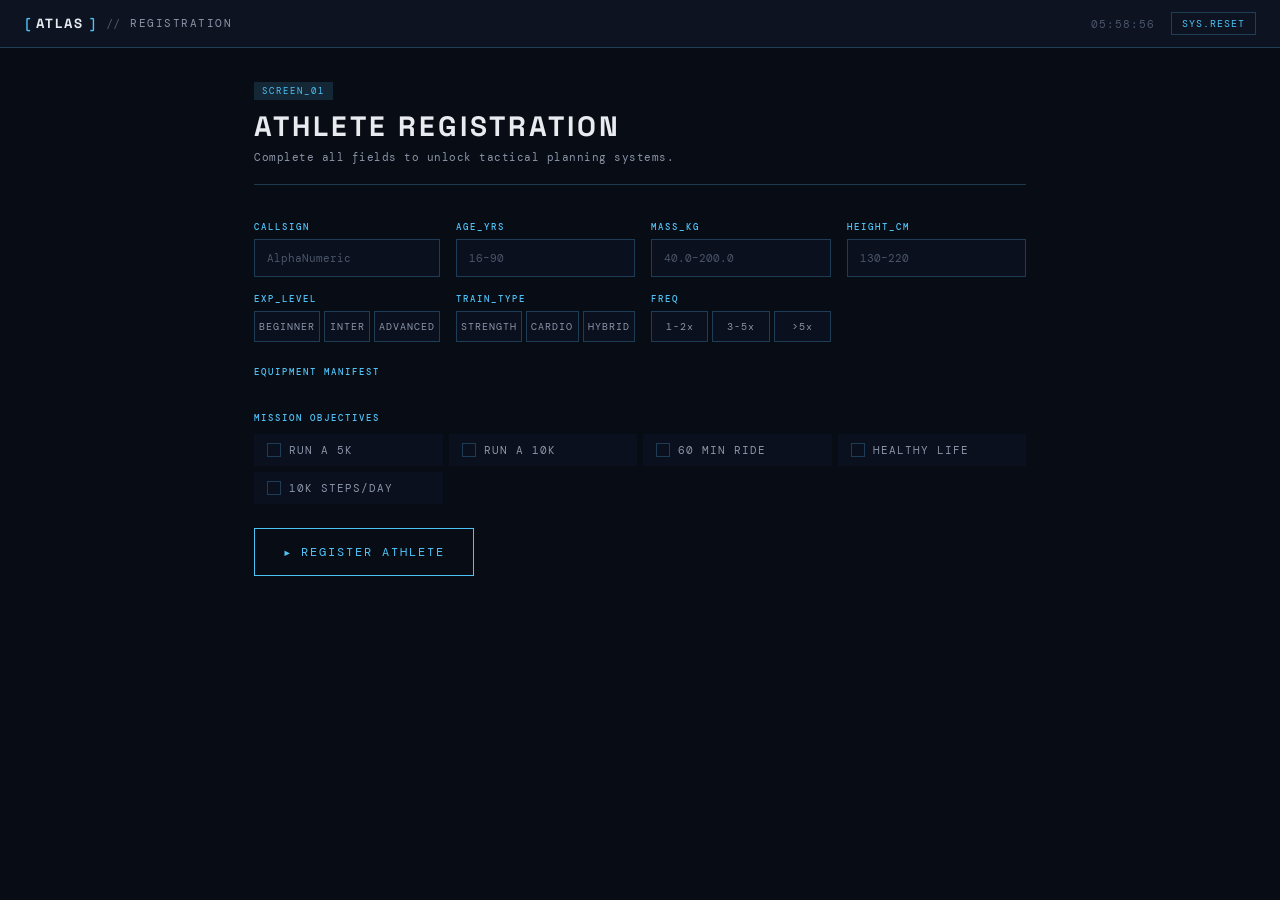
==== static/index.html @ bca67753 "Prepare Kaggle capstone repository" ====
<!DOCTYPE html>
<html lang="en">
<head>
    <meta charset="UTF-8">
    <meta name="viewport" content="width=device-width, initial-scale=1.0">
    <meta name="description" content="ATLAS — Adaptive Teammate Leading At Success for personalized workout planning">
    <title>ATLAS // ADAPTIVE TEAMMATE</title>
    <link rel="preconnect" href="https://fonts.googleapis.com">
    <link rel="preconnect" href="https://fonts.gstatic.com" crossorigin>
    <link href="https://fonts.googleapis.com/css2?family=DM+Mono:wght@300;400;500&family=Space+Grotesk:wght@400;600;700&display=swap" rel="stylesheet">
    <link rel="stylesheet" href="/static/css/style.css">
</head>
<body>

    <!-- ========== TOP BAR ========== -->
    <header id="topbar">
        <div class="topbar-left">
            <span class="logo-bracket">[</span>
            <span class="logo-text">ATLAS</span>
            <span class="logo-bracket">]</span>
            <span class="logo-separator">//</span>
            <span class="logo-sub" id="topbar-status">SYSTEM BOOT</span>
        </div>
        <div class="topbar-right">
            <span class="topbar-clock" id="topbar-clock">00:00:00</span>
            <button class="btn-reset" id="btn-reset" title="Reset profile">SYS.RESET</button>
        </div>
    </header>

    <!-- ========== SCREEN: REGISTRATION ========== -->
    <section id="screen-register" class="screen active">
        <div class="screen-header">
            <span class="screen-tag">SCREEN_01</span>
            <h1>ATHLETE REGISTRATION</h1>
            <p class="screen-sub">Complete all fields to unlock tactical planning systems.</p>
        </div>

        <form id="onboarding-form" autocomplete="off">
            <div class="form-grid">
                <!-- Row 1 -->
                <div class="form-field">
                    <label for="field-nickname">CALLSIGN</label>
                    <input type="text" id="field-nickname" name="nickname" placeholder="AlphaNumeric" maxlength="15" required>
                </div>
                <div class="form-field">
                    <label for="field-age">AGE_YRS</label>
                    <input type="number" id="field-age" name="age" placeholder="16–90" min="16" max="90" required>
                </div>
                <div class="form-field">
                    <label for="field-weight">MASS_KG</label>
                    <input type="number" id="field-weight" name="weight_kg" placeholder="40.0–200.0" step="0.1" min="40" max="200" required>
                </div>
                <div class="form-field">
                    <label for="field-height">HEIGHT_CM</label>
                    <input type="number" id="field-height" name="height_cm" placeholder="130–220" step="0.1" min="130" max="220" required>
                </div>

                <!-- Row 2: Selectors -->
                <div class="form-field">
                    <label>EXP_LEVEL</label>
                    <div class="selector-group" id="sel-experience">
                        <button type="button" class="sel-btn" data-value="Beginner">BEGINNER</button>
                        <button type="button" class="sel-btn" data-value="Intermediate">INTER</button>
                        <button type="button" class="sel-btn" data-value="Advanced">ADVANCED</button>
                    </div>
                </div>
                <div class="form-field">
                    <label>TRAIN_TYPE</label>
                    <div class="selector-group" id="sel-preference">
                        <button type="button" class="sel-btn" data-value="Strength">STRENGTH</button>
                        <button type="button" class="sel-btn" data-value="Cardio">CARDIO</button>
                        <button type="button" class="sel-btn" data-value="Hybrid">HYBRID</button>
                    </div>
                </div>
                <div class="form-field">
                    <label>FREQ</label>
                    <div class="selector-group" id="sel-frequency">
                        <button type="button" class="sel-btn" data-value="1-2 times/week">1-2x</button>
                        <button type="button" class="sel-btn" data-value="3-5 times/week">3-5x</button>
                        <button type="button" class="sel-btn" data-value=">5 times/week">&gt;5x</button>
                    </div>
                </div>
            </div>

            <!-- Equipment Checklist -->
            <div class="form-section">
                <label class="section-label">EQUIPMENT MANIFEST</label>
                <div class="checkbox-grid" id="equipment-grid">
                    <!-- Populated dynamically from /api/equipment -->
                </div>
            </div>

            <!-- Objectives Checklist -->
            <div class="form-section">
                <label class="section-label">MISSION OBJECTIVES</label>
                <div class="checkbox-grid" id="objectives-grid">
                    <label class="chk-label"><input type="checkbox" value="run a 5k"><span class="chk-box"></span>RUN A 5K</label>
                    <label class="chk-label"><input type="checkbox" value="run a 10k"><span class="chk-box"></span>RUN A 10K</label>
                    <label class="chk-label"><input type="checkbox" value="60 minute ride"><span class="chk-box"></span>60 MIN RIDE</label>
                    <label class="chk-label"><input type="checkbox" value="healthy life"><span class="chk-box"></span>HEALTHY LIFE</label>
                    <label class="chk-label"><input type="checkbox" value="10k steps a day"><span class="chk-box"></span>10K STEPS/DAY</label>
                </div>
            </div>

            <!-- Validation Feedback -->
            <div id="validation-feedback" class="feedback-box hidden"></div>

            <!-- Submit -->
            <button type="submit" class="btn-primary" id="btn-register">
                <span class="btn-icon">▸</span> REGISTER ATHLETE
            </button>
        </form>
    </section>

    <!-- ========== SCREEN: SESSION CONFIG ========== -->
    <section id="screen-session" class="screen">
        <div class="screen-header">
            <span class="screen-tag">SCREEN_02</span>
            <h1>SESSION BRIEFING</h1>
            <p class="screen-sub">Configure today's parameters. Overrides downscope your baseline profile.</p>
        </div>

        <div class="session-profile-bar" id="profile-bar">
            <!-- Populated after onboarding -->
        </div>

        <form id="session-form" autocomplete="off">
            <div class="form-grid">
                <div class="form-field">
                    <label for="field-energy">ENERGY_LVL</label>
                    <input type="range" id="field-energy" name="current_energy" min="1" max="10" value="7">
                    <span class="range-value" id="energy-val">7</span>
                </div>
                <div class="form-field">
                    <label for="field-time">TIME_AVAIL (min)</label>
                    <input type="number" id="field-time" name="time_available" placeholder="30–180" min="10" max="180" value="60">
                </div>
                <div class="form-field full-width">
                    <label for="field-goals">SESSION_GOALS</label>
                    <input type="text" id="field-goals" name="session_goals" placeholder="e.g. Focus on chest and back today">
                </div>
                <div class="form-field full-width">
                    <label for="field-injuries">LOCAL_INJURIES (comma-separated)</label>
                    <input type="text" id="field-injuries" name="local_injuries" placeholder="e.g. lower back, left shoulder">
                </div>
            </div>

            <button type="submit" class="btn-primary" id="btn-generate">
                <span class="btn-icon">▸</span> GENERATE OPERATION
            </button>
        </form>

        <div id="loading-indicator" class="loading hidden">
            <div class="scanner-line"></div>
            <span>COMPILING TACTICAL PLAN...</span>
        </div>
    </section>

    <!-- ========== SCREEN: WORKOUT PLAN ========== -->
    <section id="screen-workout" class="screen">
        <div class="screen-header">
            <span class="screen-tag">SCREEN_03</span>
            <h1 id="workout-title">OPERATION PLAN</h1>
            <p class="screen-sub" id="workout-meta"></p>
        </div>

        <div id="workout-content">
            <!-- Dynamically rendered workout plan -->
        </div>

        <div class="workout-actions">
            <button class="btn-secondary" id="btn-new-session">◂ NEW SESSION</button>
        </div>
    </section>

    <script src="/static/js/app.js"></script>
</body>
</html>
---- static/css/style.css ----
/* ============================================
   ATLAS TACTICAL HUD — Design System
   Palette: Dark Navy + Ice Blue + White
   Typography: DM Mono + Space Grotesk
   ============================================ */

/* ---------- RESET & BASE ---------- */
*, *::before, *::after {
    margin: 0;
    padding: 0;
    box-sizing: border-box;
}

:root {
    --bg-primary: #080C14;
    --bg-secondary: #0D1320;
    --bg-tertiary: #111827;
    --bg-field: #0A101E;

    --accent: #4FC3F7;
    --accent-dim: rgba(79, 195, 247, 0.15);
    --accent-glow: rgba(79, 195, 247, 0.3);
    --accent-border: rgba(79, 195, 247, 0.25);

    --text-primary: #E8ECF1;
    --text-secondary: #8B95A8;
    --text-dim: #4A5568;

    --danger: #EF5350;
    --danger-dim: rgba(239, 83, 80, 0.15);

    --success: #66BB6A;
    --success-dim: rgba(102, 187, 106, 0.15);

    --font-mono: 'DM Mono', 'Consolas', monospace;
    --font-display: 'Space Grotesk', sans-serif;

    --border-radius: 0px;
}

html {
    font-size: 14px;
    scroll-behavior: smooth;
}

body {
    font-family: var(--font-mono);
    background: var(--bg-primary);
    color: var(--text-primary);
    min-height: 100vh;
    -webkit-font-smoothing: antialiased;
}

::selection {
    background: var(--accent);
    color: var(--bg-primary);
}

/* ---------- TOP BAR ---------- */
#topbar {
    position: fixed;
    top: 0;
    left: 0;
    right: 0;
    height: 48px;
    background: var(--bg-secondary);
    border-bottom: 1px solid var(--accent-border);
    display: flex;
    align-items: center;
    justify-content: space-between;
    padding: 0 24px;
    z-index: 100;
    font-size: 0.85rem;
}

.topbar-left {
    display: flex;
    align-items: center;
    gap: 4px;
}

.logo-bracket {
    color: var(--accent);
    font-weight: 500;
    font-size: 1rem;
}

.logo-text {
    color: var(--text-primary);
    font-family: var(--font-display);
    font-weight: 700;
    letter-spacing: 2px;
    font-size: 0.95rem;
}

.logo-separator {
    color: var(--text-dim);
    margin: 0 6px;
}

.logo-sub {
    color: var(--text-secondary);
    font-size: 0.75rem;
    letter-spacing: 1.5px;
}

.topbar-right {
    display: flex;
    align-items: center;
    gap: 16px;
}

.topbar-clock {
    color: var(--text-dim);
    font-size: 0.8rem;
    letter-spacing: 1px;
}

.btn-reset {
    background: transparent;
    border: 1px solid var(--accent-border);
    color: var(--accent);
    font-family: var(--font-mono);
    font-size: 0.7rem;
    padding: 4px 10px;
    cursor: pointer;
    letter-spacing: 1px;
    transition: all 0.2s;
}

.btn-reset:hover {
    background: var(--accent-dim);
    border-color: var(--accent);
}

/* ---------- SCREENS ---------- */
.screen {
    display: none;
    max-width: 820px;
    margin: 0 auto;
    padding: 80px 24px 60px;
    animation: screenFadeIn 0.4s ease-out;
}

.screen.active {
    display: block;
}

@keyframes screenFadeIn {
    from { opacity: 0; transform: translateY(12px); }
    to { opacity: 1; transform: translateY(0); }
}

.screen-header {
    margin-bottom: 36px;
    border-bottom: 1px solid var(--accent-border);
    padding-bottom: 20px;
}

.screen-tag {
    display: inline-block;
    font-size: 0.65rem;
    color: var(--accent);
    letter-spacing: 2px;
    margin-bottom: 8px;
    background: var(--accent-dim);
    padding: 3px 8px;
}

.screen-header h1 {
    font-family: var(--font-display);
    font-size: 2rem;
    font-weight: 700;
    letter-spacing: 3px;
    color: var(--text-primary);
    margin-bottom: 6px;
}

.screen-sub {
    color: var(--text-secondary);
    font-size: 0.8rem;
    letter-spacing: 0.5px;
}

/* ---------- FORMS ---------- */
.form-grid {
    display: grid;
    grid-template-columns: repeat(4, 1fr);
    gap: 16px;
    margin-bottom: 24px;
}

.form-field {
    display: flex;
    flex-direction: column;
    gap: 6px;
}

.form-field.full-width {
    grid-column: 1 / -1;
}

.form-field label,
.section-label {
    font-size: 0.65rem;
    color: var(--accent);
    letter-spacing: 2px;
    font-weight: 500;
}

.form-field input[type="text"],
.form-field input[type="number"] {
    background: var(--bg-field);
    border: 1px solid var(--accent-border);
    color: var(--text-primary);
    font-family: var(--font-mono);
    font-size: 0.9rem;
    padding: 10px 12px;
    outline: none;
    transition: border-color 0.2s, box-shadow 0.2s;
}

.form-field input:focus {
    border-color: var(--accent);
    box-shadow: 0 0 0 1px var(--accent-border), inset 0 0 20px var(--accent-dim);
}

.form-field input::placeholder {
    color: var(--text-dim);
    font-size: 0.8rem;
}

/* Range slider */
.form-field input[type="range"] {
    -webkit-appearance: none;
    appearance: none;
    width: 100%;
    height: 4px;
    background: var(--bg-field);
    border: 1px solid var(--accent-border);
    outline: none;
    cursor: pointer;
}

.form-field input[type="range"]::-webkit-slider-thumb {
    -webkit-appearance: none;
    appearance: none;
    width: 16px;
    height: 16px;
    background: var(--accent);
    cursor: pointer;
}

.range-value {
    font-size: 1.4rem;
    color: var(--accent);
    font-weight: 500;
    text-align: center;
    margin-top: 4px;
}

/* Selector Buttons */
.selector-group {
    display: flex;
    gap: 4px;
}

.sel-btn {
    flex: 1;
    padding: 8px 4px;
    background: var(--bg-field);
    border: 1px solid var(--accent-border);
    color: var(--text-secondary);
    font-family: var(--font-mono);
    font-size: 0.7rem;
    letter-spacing: 1px;
    cursor: pointer;
    transition: all 0.15s;
    text-align: center;
}

.sel-btn:hover {
    background: var(--accent-dim);
    color: var(--text-primary);
}

.sel-btn.selected {
    background: var(--accent);
    color: var(--bg-primary);
    border-color: var(--accent);
    font-weight: 500;
}

/* ---------- CHECKBOX GRID ---------- */
.form-section {
    margin-bottom: 24px;
}

.section-label {
    display: block;
    margin-bottom: 10px;
}

.checkbox-grid {
    display: grid;
    grid-template-columns: repeat(auto-fill, minmax(180px, 1fr));
    gap: 6px;
}

.chk-label {
    display: flex;
    align-items: center;
    gap: 8px;
    padding: 8px 12px;
    background: var(--bg-field);
    border: 1px solid transparent;
    cursor: pointer;
    font-size: 0.75rem;
    color: var(--text-secondary);
    letter-spacing: 1px;
    transition: all 0.15s;
    user-select: none;
}

.chk-label:hover {
    border-color: var(--accent-border);
    color: var(--text-primary);
}

.chk-label input[type="checkbox"] {
    display: none;
}

.chk-box {
    width: 14px;
    height: 14px;
    border: 1px solid var(--accent-border);
    display: inline-flex;
    align-items: center;
    justify-content: center;
    flex-shrink: 0;
    transition: all 0.15s;
}

.chk-label input:checked ~ .chk-box {
    background: var(--accent);
    border-color: var(--accent);
}

.chk-label input:checked ~ .chk-box::after {
    content: '';
    width: 6px;
    height: 6px;
    background: var(--bg-primary);
}

.chk-label:has(input:checked) {
    border-color: var(--accent-border);
    color: var(--text-primary);
    background: var(--accent-dim);
}

/* ---------- FEEDBACK BOX ---------- */
.feedback-box {
    padding: 14px 16px;
    margin-bottom: 20px;
    font-size: 0.8rem;
    line-height: 1.6;
    color: var(--text-primary);
    border-left: 3px solid var(--danger);
    background: var(--danger-dim);
    white-space: pre-wrap;
}

.feedback-box.success {
    border-left-color: var(--success);
    background: var(--success-dim);
}

.hidden {
    display: none !important;
}

/* ---------- BUTTONS ---------- */
.btn-primary {
    display: flex;
    align-items: center;
    gap: 8px;
    padding: 14px 28px;
    background: transparent;
    border: 1px solid var(--accent);
    color: var(--accent);
    font-family: var(--font-mono);
    font-size: 0.85rem;
    letter-spacing: 2px;
    cursor: pointer;
    transition: all 0.2s;
    margin-top: 8px;
}

.btn-primary:hover {
    background: var(--accent);
    color: var(--bg-primary);
}

.btn-primary:disabled {
    opacity: 0.3;
    cursor: not-allowed;
}

.btn-primary:disabled:hover {
    background: transparent;
    color: var(--accent);
}

.btn-icon {
    font-size: 1rem;
}

.btn-secondary {
    padding: 10px 20px;
    background: transparent;
    border: 1px solid var(--accent-border);
    color: var(--text-secondary);
    font-family: var(--font-mono);
    font-size: 0.8rem;
    letter-spacing: 1px;
    cursor: pointer;
    transition: all 0.2s;
}

.btn-secondary:hover {
    border-color: var(--accent);
    color: var(--accent);
}

/* ---------- LOADING ---------- */
.loading {
    text-align: center;
    padding: 40px 0;
    color: var(--text-secondary);
    font-size: 0.8rem;
    letter-spacing: 2px;
    position: relative;
}

.scanner-line {
    width: 100%;
    height: 2px;
    background: linear-gradient(90deg, transparent, var(--accent), transparent);
    margin-bottom: 20px;
    animation: scannerSweep 2s ease-in-out infinite;
}

@keyframes scannerSweep {
    0% { opacity: 0.2; transform: scaleX(0.3); }
    50% { opacity: 1; transform: scaleX(1); }
    100% { opacity: 0.2; transform: scaleX(0.3); }
}

/* ---------- PROFILE BAR ---------- */
.session-profile-bar {
    display: flex;
    flex-wrap: wrap;
    gap: 2px;
    margin-bottom: 28px;
    padding: 14px 16px;
    background: var(--bg-secondary);
    border: 1px solid var(--accent-border);
}

.profile-tag {
    font-size: 0.65rem;
    letter-spacing: 1px;
    color: var(--text-dim);
    padding: 4px 8px;
}

.profile-tag .tag-value {
    color: var(--accent);
    margin-left: 4px;
}

/* ---------- WORKOUT PLAN RENDER ---------- */
.workout-section {
    margin-bottom: 28px;
    animation: sectionSlideIn 0.3s ease-out both;
}

.workout-section:nth-child(2) { animation-delay: 0.1s; }
.workout-section:nth-child(3) { animation-delay: 0.2s; }
.workout-section:nth-child(4) { animation-delay: 0.3s; }

@keyframes sectionSlideIn {
    from { opacity: 0; transform: translateX(-12px); }
    to { opacity: 1; transform: translateX(0); }
}

.workout-section-header {
    display: flex;
    align-items: center;
    gap: 12px;
    padding: 10px 0;
    border-bottom: 1px solid var(--accent-border);
    margin-bottom: 14px;
}

.section-index {
    font-size: 0.65rem;
    color: var(--bg-primary);
    background: var(--accent);
    padding: 3px 8px;
    letter-spacing: 1px;
    font-weight: 500;
}

.section-title {
    font-family: var(--font-display);
    font-size: 1.1rem;
    font-weight: 600;
    letter-spacing: 2px;
    color: var(--text-primary);
}

.section-header-right {
    margin-left: auto;
    display: flex;
    align-items: center;
    gap: 8px;
}

.section-duration {
    font-size: 0.7rem;
    color: var(--text-dim);
    letter-spacing: 1px;
}

.section-badge {
    font-size: 0.6rem;
    letter-spacing: 1px;
    color: var(--accent);
    background: var(--accent-dim);
    border: 1px solid var(--accent-border);
    padding: 2px 7px;
}

/* Exercise Rows */
.exercise-row {
    display: grid;
    grid-template-columns: 40px 1fr;
    gap: 0;
    margin-bottom: 4px;
    border: 1px solid transparent;
    transition: border-color 0.2s;
}

.exercise-row:hover {
    border-color: var(--accent-border);
}

.exercise-num {
    background: var(--bg-secondary);
    display: flex;
    align-items: center;
    justify-content: center;
    font-size: 0.8rem;
    color: var(--text-dim);
    border-right: 1px solid var(--accent-border);
    padding: 12px 0;
}

.exercise-body {
    padding: 12px 16px;
    background: var(--bg-field);
}

.exercise-name {
    font-family: var(--font-display);
    font-size: 1rem;
    font-weight: 600;
    letter-spacing: 1.5px;
    color: var(--text-primary);
    margin-bottom: 6px;
}

.exercise-stats {
    display: flex;
    gap: 16px;
    font-size: 0.75rem;
    color: var(--text-secondary);
    letter-spacing: 1px;
    margin-bottom: 6px;
}

.exercise-stats .stat-value {
    color: var(--accent);
}

.exercise-notes {
    font-size: 0.75rem;
    color: var(--text-dim);
    line-height: 1.5;
    font-style: italic;
}

/* Warm-up instructions */
.warmup-list {
    list-style: none;
    padding: 0;
}

.warmup-list li {
    padding: 8px 16px;
    background: var(--bg-field);
    margin-bottom: 2px;
    font-size: 0.8rem;
    color: var(--text-secondary);
    border-left: 2px solid var(--accent-border);
}

/* Cardio block */
.cardio-block {
    padding: 20px;
    background: var(--bg-field);
    border-left: 3px solid var(--accent);
}

.cardio-bpm {
    font-family: var(--font-display);
    font-size: 2.4rem;
    font-weight: 700;
    color: var(--accent);
    letter-spacing: 2px;
}

.cardio-bpm-label {
    font-size: 0.65rem;
    color: var(--text-dim);
    letter-spacing: 2px;
    margin-left: 8px;
}

.cardio-instructions {
    margin-top: 10px;
    font-size: 0.8rem;
    color: var(--text-secondary);
    line-height: 1.6;
}

/* Workout footer actions */
.workout-actions {
    padding-top: 24px;
    border-top: 1px solid var(--accent-border);
    margin-top: 16px;
}

/* ---------- RESPONSIVE ---------- */
@media (max-width: 700px) {
    .form-grid {
        grid-template-columns: 1fr 1fr;
    }

    .screen-header h1 {
        font-size: 1.4rem;
        letter-spacing: 2px;
    }

    .checkbox-grid {
        grid-template-columns: 1fr;
    }

    #topbar {
        padding: 0 12px;
    }

    .topbar-clock {
        display: none;
    }
}

@media (max-width: 480px) {
    .form-grid {
        grid-template-columns: 1fr;
    }

    .selector-group {
        flex-direction: column;
    }
}
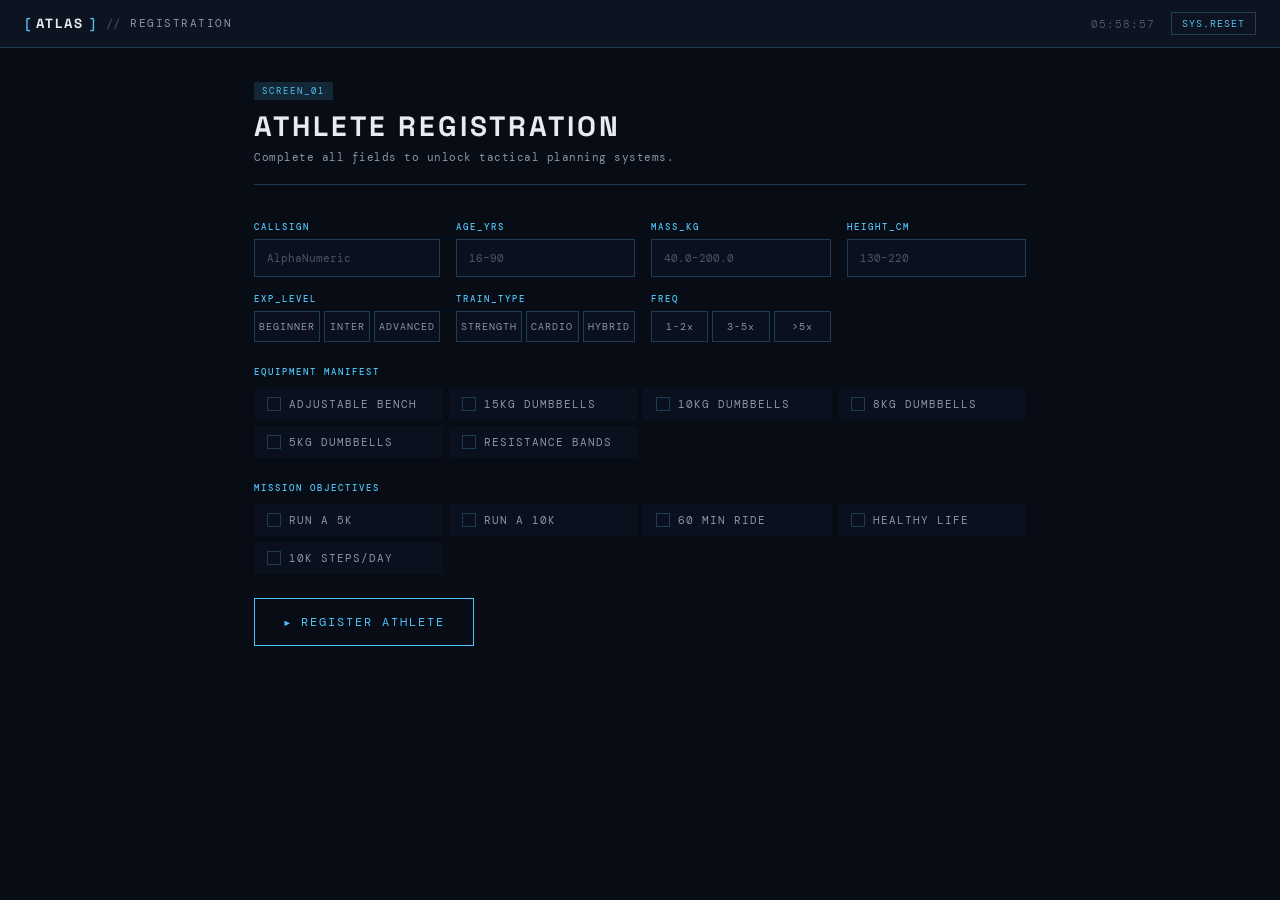
==== commit 5d77a941: "Add GitHub Pages demo and refresh README assets" ====
--- a/static/index.html
+++ b/static/index.html
@@ -8,7 +8,7 @@
     <link rel="preconnect" href="https://fonts.googleapis.com">
     <link rel="preconnect" href="https://fonts.gstatic.com" crossorigin>
     <link href="https://fonts.googleapis.com/css2?family=DM+Mono:wght@300;400;500&family=Space+Grotesk:wght@400;600;700&display=swap" rel="stylesheet">
-    <link rel="stylesheet" href="/static/css/style.css">
+    <link rel="stylesheet" href="./css/style.css">
 </head>
 <body>
 
@@ -173,6 +173,6 @@
         </div>
     </section>
 
-    <script src="/static/js/app.js"></script>
+    <script src="./js/app.js"></script>
 </body>
 </html>
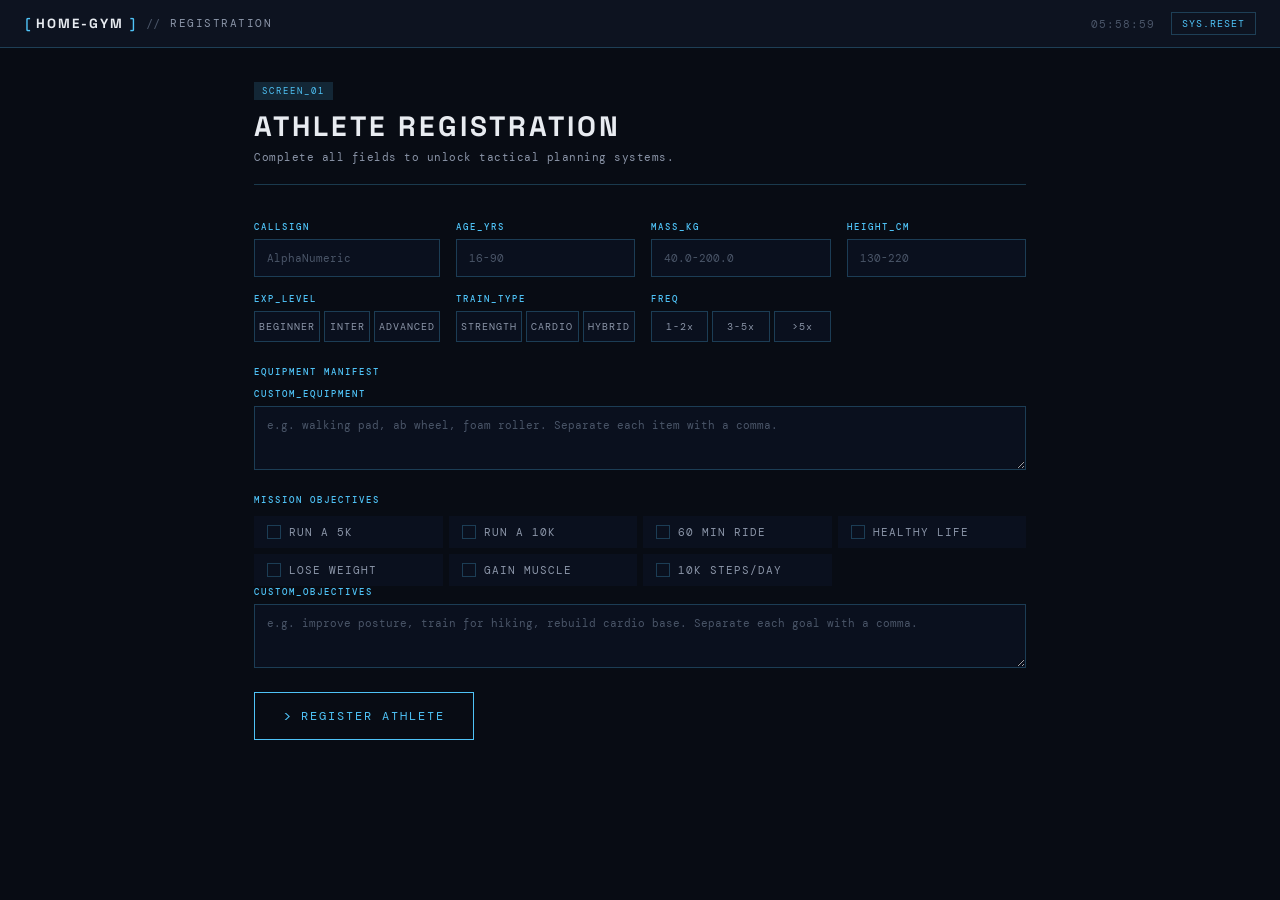
==== commit 7b249dcc: "Restore updated planning, generator, and interactive demo" ====
--- a/static/index.html
+++ b/static/index.html
@@ -3,20 +3,22 @@
 <head>
     <meta charset="UTF-8">
     <meta name="viewport" content="width=device-width, initial-scale=1.0">
-    <meta name="description" content="ATLAS — Adaptive Teammate Leading At Success for personalized workout planning">
-    <title>ATLAS // ADAPTIVE TEAMMATE</title>
+    <meta name="description" content="Home-Gym Personal Trainer - Tactical HUD for personalized workout planning">
+    <meta http-equiv="Cache-Control" content="no-cache, no-store, must-revalidate">
+    <meta http-equiv="Pragma" content="no-cache">
+    <meta http-equiv="Expires" content="0">
+    <title>HOME-GYM // TACTICAL TRAINER</title>
     <link rel="preconnect" href="https://fonts.googleapis.com">
     <link rel="preconnect" href="https://fonts.gstatic.com" crossorigin>
     <link href="https://fonts.googleapis.com/css2?family=DM+Mono:wght@300;400;500&family=Space+Grotesk:wght@400;600;700&display=swap" rel="stylesheet">
-    <link rel="stylesheet" href="./css/style.css">
+    <link rel="stylesheet" href="/static/css/style.css?v=phase3-onboarding-v1">
 </head>
 <body>
 
-    <!-- ========== TOP BAR ========== -->
     <header id="topbar">
         <div class="topbar-left">
             <span class="logo-bracket">[</span>
-            <span class="logo-text">ATLAS</span>
+            <span class="logo-text">HOME-GYM</span>
             <span class="logo-bracket">]</span>
             <span class="logo-separator">//</span>
             <span class="logo-sub" id="topbar-status">SYSTEM BOOT</span>
@@ -27,7 +29,6 @@
         </div>
     </header>
 
-    <!-- ========== SCREEN: REGISTRATION ========== -->
     <section id="screen-register" class="screen active">
         <div class="screen-header">
             <span class="screen-tag">SCREEN_01</span>
@@ -37,25 +38,23 @@
 
         <form id="onboarding-form" autocomplete="off">
             <div class="form-grid">
-                <!-- Row 1 -->
                 <div class="form-field">
                     <label for="field-nickname">CALLSIGN</label>
                     <input type="text" id="field-nickname" name="nickname" placeholder="AlphaNumeric" maxlength="15" required>
                 </div>
                 <div class="form-field">
                     <label for="field-age">AGE_YRS</label>
-                    <input type="number" id="field-age" name="age" placeholder="16–90" min="16" max="90" required>
+                    <input type="number" id="field-age" name="age" placeholder="16-90" min="16" max="90" required>
                 </div>
                 <div class="form-field">
                     <label for="field-weight">MASS_KG</label>
-                    <input type="number" id="field-weight" name="weight_kg" placeholder="40.0–200.0" step="0.1" min="40" max="200" required>
+                    <input type="number" id="field-weight" name="weight_kg" placeholder="40.0-200.0" step="0.1" min="40" max="200" required>
                 </div>
                 <div class="form-field">
                     <label for="field-height">HEIGHT_CM</label>
-                    <input type="number" id="field-height" name="height_cm" placeholder="130–220" step="0.1" min="130" max="220" required>
+                    <input type="number" id="field-height" name="height_cm" placeholder="130-220" step="0.1" min="130" max="220" required>
                 </div>
 
-                <!-- Row 2: Selectors -->
                 <div class="form-field">
                     <label>EXP_LEVEL</label>
                     <div class="selector-group" id="sel-experience">
@@ -82,15 +81,16 @@
                 </div>
             </div>
 
-            <!-- Equipment Checklist -->
             <div class="form-section">
                 <label class="section-label">EQUIPMENT MANIFEST</label>
                 <div class="checkbox-grid" id="equipment-grid">
-                    <!-- Populated dynamically from /api/equipment -->
+                </div>
+                <div class="form-field full-width">
+                    <label for="field-custom-equipment">CUSTOM_EQUIPMENT</label>
+                    <textarea id="field-custom-equipment" name="custom_equipment" rows="2" placeholder="e.g. walking pad, ab wheel, foam roller. Separate each item with a comma."></textarea>
                 </div>
             </div>
 
-            <!-- Objectives Checklist -->
             <div class="form-section">
                 <label class="section-label">MISSION OBJECTIVES</label>
                 <div class="checkbox-grid" id="objectives-grid">
@@ -98,21 +98,24 @@
                     <label class="chk-label"><input type="checkbox" value="run a 10k"><span class="chk-box"></span>RUN A 10K</label>
                     <label class="chk-label"><input type="checkbox" value="60 minute ride"><span class="chk-box"></span>60 MIN RIDE</label>
                     <label class="chk-label"><input type="checkbox" value="healthy life"><span class="chk-box"></span>HEALTHY LIFE</label>
+                    <label class="chk-label"><input type="checkbox" value="lose weight"><span class="chk-box"></span>LOSE WEIGHT</label>
+                    <label class="chk-label"><input type="checkbox" value="gain muscle"><span class="chk-box"></span>GAIN MUSCLE</label>
                     <label class="chk-label"><input type="checkbox" value="10k steps a day"><span class="chk-box"></span>10K STEPS/DAY</label>
+                </div>
+                <div class="form-field full-width">
+                    <label for="field-custom-objectives">CUSTOM_OBJECTIVES</label>
+                    <textarea id="field-custom-objectives" name="custom_objectives" rows="2" placeholder="e.g. improve posture, train for hiking, rebuild cardio base. Separate each goal with a comma."></textarea>
                 </div>
             </div>
 
-            <!-- Validation Feedback -->
             <div id="validation-feedback" class="feedback-box hidden"></div>
 
-            <!-- Submit -->
             <button type="submit" class="btn-primary" id="btn-register">
-                <span class="btn-icon">▸</span> REGISTER ATHLETE
+                <span class="btn-icon">></span> REGISTER ATHLETE
             </button>
         </form>
     </section>
 
-    <!-- ========== SCREEN: SESSION CONFIG ========== -->
     <section id="screen-session" class="screen">
         <div class="screen-header">
             <span class="screen-tag">SCREEN_02</span>
@@ -120,9 +123,7 @@
             <p class="screen-sub">Configure today's parameters. Overrides downscope your baseline profile.</p>
         </div>
 
-        <div class="session-profile-bar" id="profile-bar">
-            <!-- Populated after onboarding -->
-        </div>
+        <div class="session-profile-bar" id="profile-bar"></div>
 
         <form id="session-form" autocomplete="off">
             <div class="form-grid">
@@ -133,7 +134,7 @@
                 </div>
                 <div class="form-field">
                     <label for="field-time">TIME_AVAIL (min)</label>
-                    <input type="number" id="field-time" name="time_available" placeholder="30–180" min="10" max="180" value="60">
+                    <input type="number" id="field-time" name="time_available" placeholder="30-180" min="10" max="180" value="60">
                 </div>
                 <div class="form-field full-width">
                     <label for="field-goals">SESSION_GOALS</label>
@@ -146,7 +147,7 @@
             </div>
 
             <button type="submit" class="btn-primary" id="btn-generate">
-                <span class="btn-icon">▸</span> GENERATE OPERATION
+                <span class="btn-icon">></span> GENERATE OPERATION
             </button>
         </form>
 
@@ -156,7 +157,6 @@
         </div>
     </section>
 
-    <!-- ========== SCREEN: WORKOUT PLAN ========== -->
     <section id="screen-workout" class="screen">
         <div class="screen-header">
             <span class="screen-tag">SCREEN_03</span>
@@ -164,15 +164,13 @@
             <p class="screen-sub" id="workout-meta"></p>
         </div>
 
-        <div id="workout-content">
-            <!-- Dynamically rendered workout plan -->
-        </div>
+        <div id="workout-content"></div>
 
         <div class="workout-actions">
-            <button class="btn-secondary" id="btn-new-session">◂ NEW SESSION</button>
+            <button class="btn-secondary" id="btn-new-session">< NEW SESSION</button>
         </div>
     </section>
 
-    <script src="./js/app.js"></script>
+    <script src="/static/js/app.js?v=phase3-onboarding-v1"></script>
 </body>
 </html>
--- a/static/css/style.css
+++ b/static/css/style.css
@@ -1,5 +1,5 @@
 /* ============================================
-   ATLAS TACTICAL HUD — Design System
+   HOME-GYM TACTICAL HUD — Design System
    Palette: Dark Navy + Ice Blue + White
    Typography: DM Mono + Space Grotesk
    ============================================ */
@@ -209,7 +209,8 @@
 }
 
 .form-field input[type="text"],
-.form-field input[type="number"] {
+.form-field input[type="number"],
+.form-field textarea {
     background: var(--bg-field);
     border: 1px solid var(--accent-border);
     color: var(--text-primary);
@@ -220,12 +221,19 @@
     transition: border-color 0.2s, box-shadow 0.2s;
 }
 
+.form-field textarea {
+    resize: vertical;
+    min-height: 64px;
+    line-height: 1.5;
+}
+
 .form-field input:focus {
     border-color: var(--accent);
     box-shadow: 0 0 0 1px var(--accent-border), inset 0 0 20px var(--accent-dim);
 }
 
-.form-field input::placeholder {
+.form-field input::placeholder,
+.form-field textarea::placeholder {
     color: var(--text-dim);
     font-size: 0.8rem;
 }
@@ -654,6 +662,103 @@
     margin-top: 16px;
 }
 
+/* ---------- SYSTEM REVIEW ---------- */
+.trace-grid {
+    display: grid;
+    grid-template-columns: repeat(auto-fit, minmax(150px, 1fr));
+    gap: 8px;
+    margin-bottom: 16px;
+}
+
+.system-review {
+    border: 1px solid var(--accent-border);
+    background: linear-gradient(180deg, rgba(79, 195, 247, 0.06), rgba(79, 195, 247, 0.01));
+    padding: 14px 16px 18px;
+}
+
+.trace-card {
+    background: var(--bg-field);
+    border: 1px solid var(--accent-border);
+    padding: 12px;
+}
+
+.trace-card.completed {
+    border-color: rgba(102, 187, 106, 0.35);
+    box-shadow: inset 0 0 0 1px rgba(102, 187, 106, 0.08);
+}
+
+.trace-card.pending {
+    border-color: rgba(255, 255, 255, 0.08);
+}
+
+.trace-step {
+    color: var(--accent);
+    font-size: 0.7rem;
+    letter-spacing: 1.5px;
+    margin-bottom: 6px;
+}
+
+.trace-status {
+    color: var(--text-primary);
+    font-family: var(--font-display);
+    font-size: 0.95rem;
+    letter-spacing: 1px;
+    margin-bottom: 6px;
+}
+
+.trace-detail,
+.constraint-copy {
+    color: var(--text-secondary);
+    font-size: 0.78rem;
+    line-height: 1.5;
+}
+
+.constraint-panel,
+.critic-panel {
+    background: var(--bg-field);
+    border: 1px solid var(--accent-border);
+    padding: 16px;
+    margin-bottom: 10px;
+}
+
+.critic-panel.corrected {
+    border-color: rgba(239, 83, 80, 0.35);
+}
+
+.critic-panel.approved {
+    border-color: rgba(102, 187, 106, 0.35);
+}
+
+.constraint-title {
+    color: var(--text-primary);
+    font-family: var(--font-display);
+    font-size: 0.95rem;
+    letter-spacing: 1.5px;
+    margin-bottom: 10px;
+}
+
+.constraint-tags {
+    display: flex;
+    flex-wrap: wrap;
+    gap: 6px;
+    margin-bottom: 10px;
+}
+
+.constraint-tag {
+    font-size: 0.65rem;
+    color: var(--accent);
+    background: var(--accent-dim);
+    border: 1px solid var(--accent-border);
+    padding: 4px 7px;
+    letter-spacing: 1px;
+}
+
+.constraint-list {
+    display: grid;
+    gap: 6px;
+    margin-top: 10px;
+}
+
 /* ---------- RESPONSIVE ---------- */
 @media (max-width: 700px) {
     .form-grid {
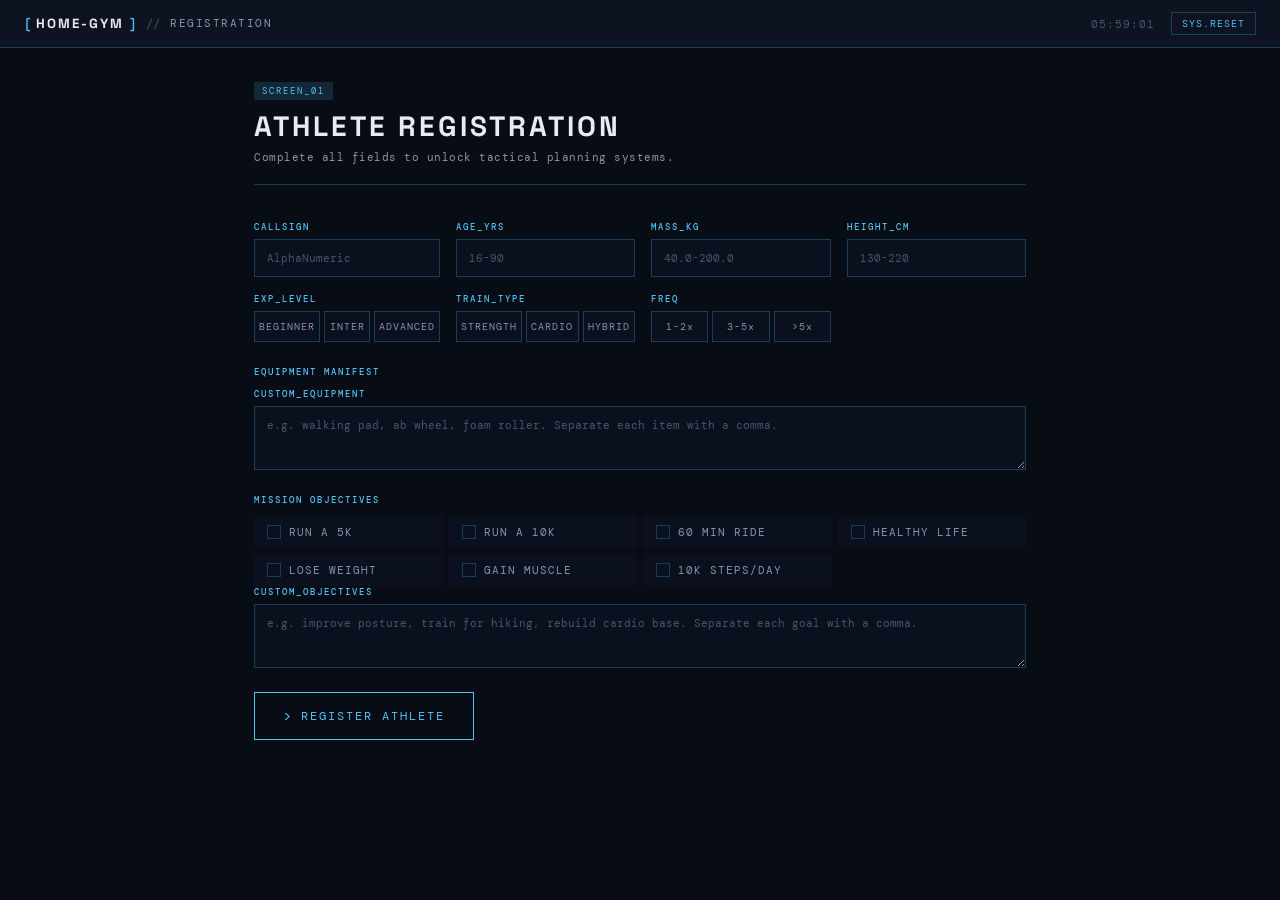
==== commit 977ff795: "Fix frontend asset paths for GitHub Pages" ====
--- a/static/index.html
+++ b/static/index.html
@@ -11,7 +11,7 @@
     <link rel="preconnect" href="https://fonts.googleapis.com">
     <link rel="preconnect" href="https://fonts.gstatic.com" crossorigin>
     <link href="https://fonts.googleapis.com/css2?family=DM+Mono:wght@300;400;500&family=Space+Grotesk:wght@400;600;700&display=swap" rel="stylesheet">
-    <link rel="stylesheet" href="/static/css/style.css?v=phase3-onboarding-v1">
+    <link rel="stylesheet" href="./css/style.css?v=phase3-onboarding-v1">
 </head>
 <body>
 
@@ -171,6 +171,6 @@
         </div>
     </section>
 
-    <script src="/static/js/app.js?v=phase3-onboarding-v1"></script>
+    <script src="./js/app.js?v=phase3-onboarding-v1"></script>
 </body>
 </html>
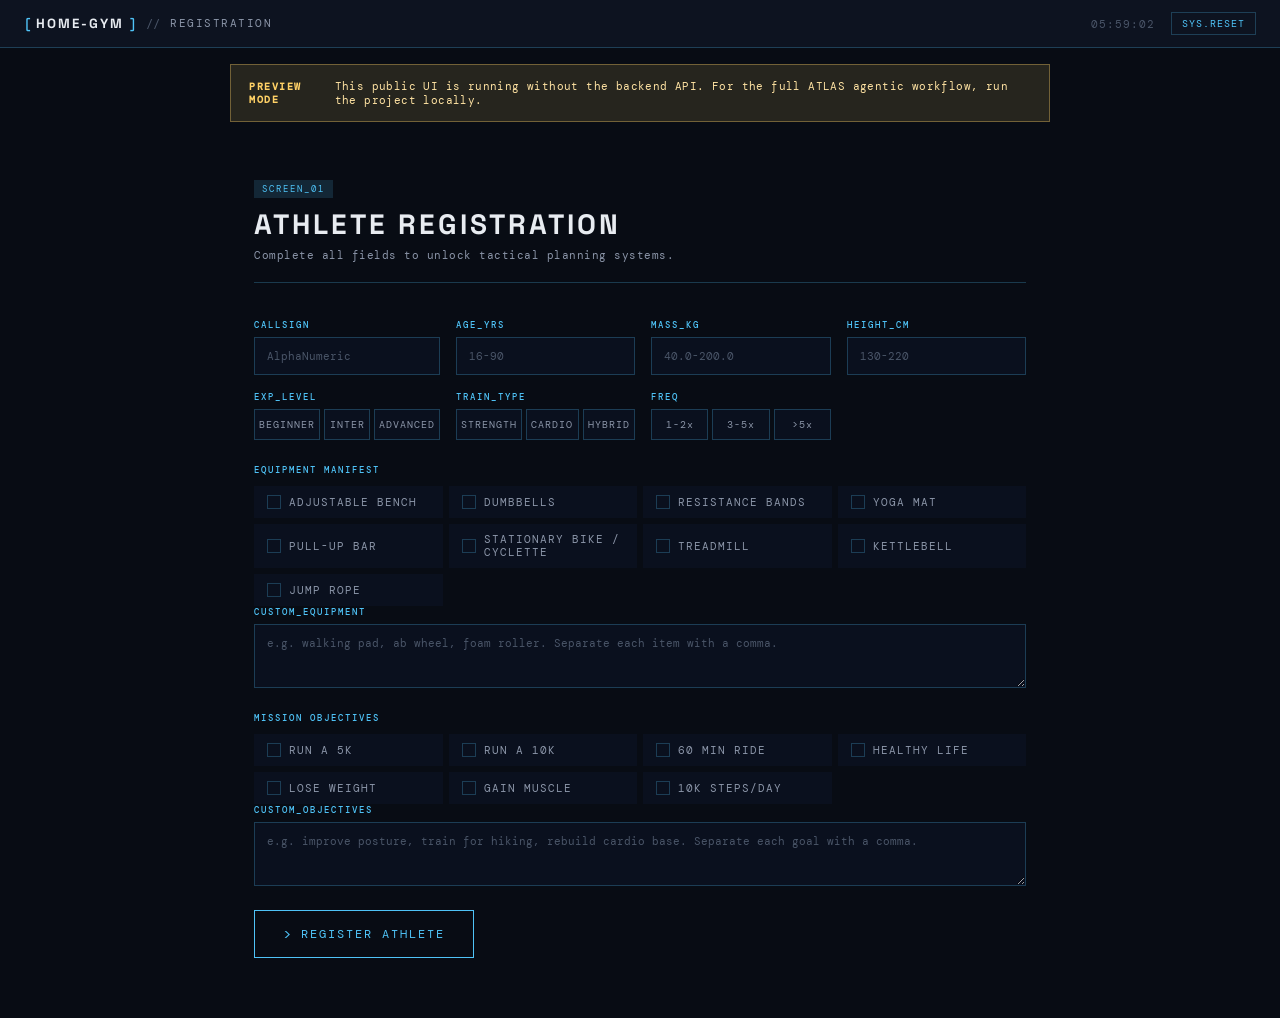
==== commit 139ff323: "Improve preview flow and support both GitHub Pages and local app usage" ====
--- a/static/index.html
+++ b/static/index.html
@@ -28,6 +28,11 @@
             <button class="btn-reset" id="btn-reset" title="Reset profile">SYS.RESET</button>
         </div>
     </header>
+
+    <div id="preview-banner" class="preview-banner hidden">
+        <strong>PREVIEW MODE</strong>
+        <span>This public UI is running without the backend API. For the full ATLAS agentic workflow, run the project locally.</span>
+    </div>
 
     <section id="screen-register" class="screen active">
         <div class="screen-header">
--- a/static/css/style.css
+++ b/static/css/style.css
@@ -49,6 +49,26 @@
     color: var(--text-primary);
     min-height: 100vh;
     -webkit-font-smoothing: antialiased;
+}
+
+.preview-banner {
+    margin: 64px auto -24px;
+    max-width: 820px;
+    padding: 14px 18px;
+    background: rgba(255, 209, 102, 0.12);
+    border: 1px solid rgba(255, 209, 102, 0.35);
+    color: #ffe3a3;
+    display: flex;
+    gap: 10px;
+    align-items: center;
+    font-size: 0.78rem;
+    letter-spacing: 0.4px;
+}
+
+.preview-banner strong {
+    color: #ffd166;
+    letter-spacing: 1.5px;
+    font-size: 0.7rem;
 }
 
 ::selection {
@@ -761,6 +781,12 @@
 
 /* ---------- RESPONSIVE ---------- */
 @media (max-width: 700px) {
+    .preview-banner {
+        margin: 56px 12px -18px;
+        flex-direction: column;
+        align-items: flex-start;
+    }
+
     .form-grid {
         grid-template-columns: 1fr 1fr;
     }
